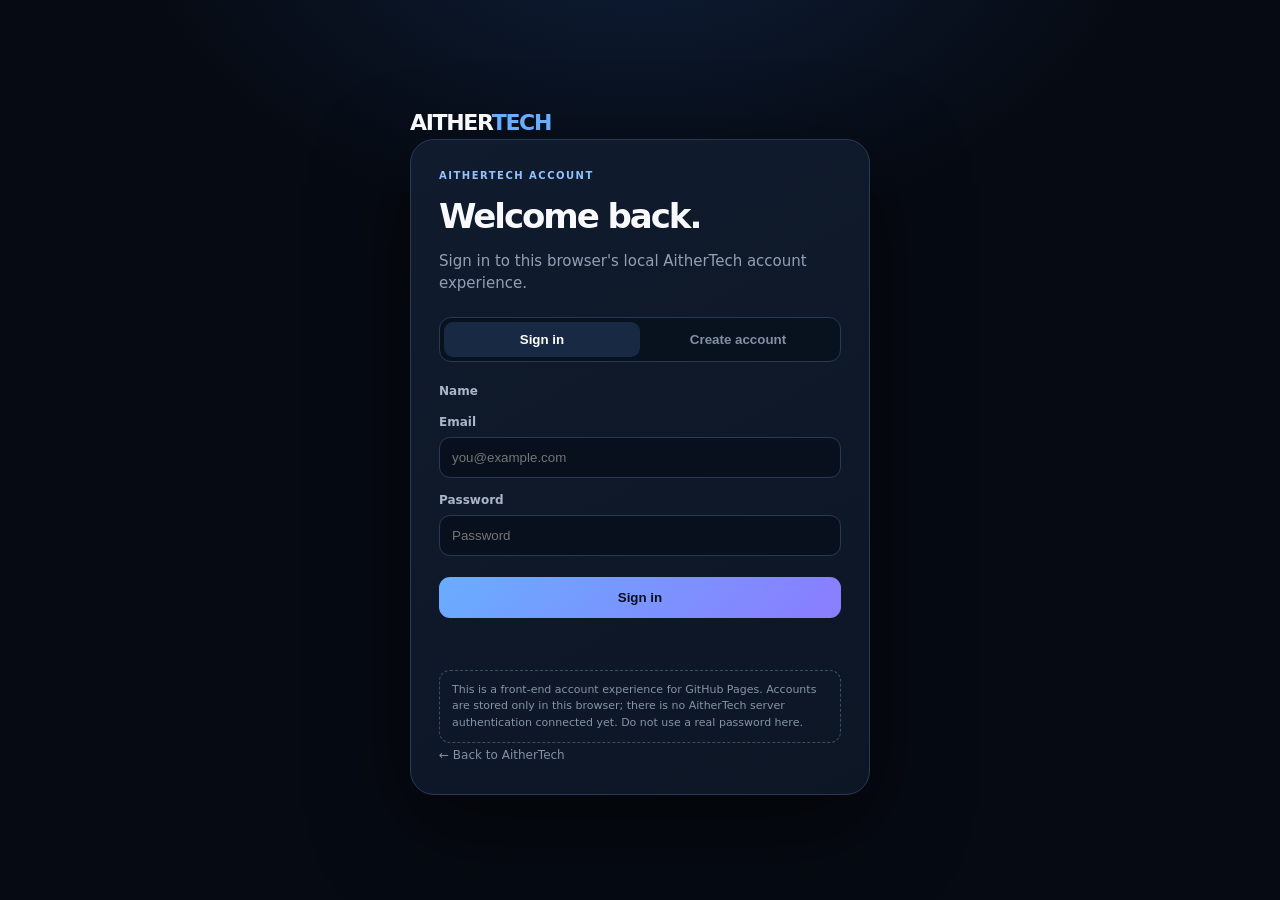
==== account.html @ 0a13c480 "Add AitherTech local account experience" ====
<!doctype html><html lang="en"><head><meta charset="utf-8"><meta name="viewport" content="width=device-width,initial-scale=1,viewport-fit=cover"><meta name="theme-color" content="#07101f"><title>AitherTech Account</title><style>:root{--bg:#060a12;--p:#0d1625;--p2:#101b2d;--t:#f7f9fc;--m:#91a0b7;--l:#263a55;--b:#69adff;--v:#8b7cff}*{box-sizing:border-box}body{margin:0;min-height:100vh;background:radial-gradient(800px 500px at 50% -10%,#1b3c7066,transparent 65%),var(--bg);color:var(--t);font:15px/1.5 system-ui,-apple-system,BlinkMacSystemFont,"Segoe UI",sans-serif;display:grid;place-items:center;padding:20px}a{color:inherit;text-decoration:none}.wrap{width:min(460px,100%)}.brand{font-weight:900;font-size:22px;letter-spacing:-.06em;text-align:center;margin-bottom:24px}.brand span{color:var(--b)}.card{background:linear-gradient(150deg,var(--p2),var(--p));border:1px solid var(--l);border-radius:24px;padding:28px;box-shadow:0 30px 90px #0008}.eyebrow{color:#91c2ff;text-transform:uppercase;letter-spacing:.15em;font-size:10px;font-weight:850}.title{font-size:34px;letter-spacing:-.06em;margin:8px 0}.copy{color:var(--m);margin:0 0 22px}.tabs{display:grid;grid-template-columns:1fr 1fr;background:#08111e;border:1px solid var(--l);padding:4px;border-radius:12px;margin-bottom:20px}.tabs button{border:0;background:none;color:#8190a5;padding:10px;border-radius:9px;font-weight:800;cursor:pointer}.tabs button.active{background:#172943;color:#fff}.field{margin:13px 0}.field label{display:block;font-size:12px;color:#aab7c9;font-weight:700;margin-bottom:6px}.field input{width:100%;border:1px solid var(--l);background:#07101c;color:#fff;border-radius:11px;padding:12px;outline:0}.field input:focus{border-color:#4d82bd;box-shadow:0 0 0 3px #69adff1a}.btn{width:100%;border:0;border-radius:11px;padding:13px;background:linear-gradient(135deg,var(--b),var(--v));color:#06101d;font-weight:900;cursor:pointer;margin-top:8px}.message{min-height:22px;margin-top:13px;color:#9db0c8;font-size:12px}.note{border:1px dashed #35506f;border-radius:11px;padding:11px 12px;color:#8494a9;font-size:11px;margin-top:17px}.account{display:none}.account.show{display:block}.profile{display:flex;align-items:center;gap:13px;padding:15px;border:1px solid var(--l);border-radius:14px;background:#0a1421;margin:18px 0}.avatar{width:44px;height:44px;border-radius:50%;display:grid;place-items:center;background:#193252;color:#b8dbff;font-weight:900}.email{color:var(--m);font-size:12px}.logout{background:none;border:1px solid var(--l);color:#d6deea;border-radius:10px;padding:10px 13px;cursor:pointer;width:100%}.home{text-align:center;margin-top:18px;color:#8290a3;font-size:12px}.home:hover{color:#fff}@media(max-width:480px){.card{padding:22px}.title{font-size:30px}}</style></head><body><main class="wrap"><a class="brand" href="./">AITHER<span>TECH</span></a><section class="card" id="auth"><div class="eyebrow">AitherTech account</div><h1 class="title" id="heading">Welcome back.</h1><p class="copy" id="copy">Sign in to this browser's local AitherTech account experience.</p><div class="tabs"><button id="loginTab" class="active">Sign in</button><button id="signupTab">Create account</button></div><form id="form"><div class="field"><label for="name" id="nameLabel" hidden>Name</label><input id="name" autocomplete="name" placeholder="Name" hidden></div><div class="field"><label for="email">Email</label><input id="email" type="email" autocomplete="email" placeholder="you@example.com" required></div><div class="field"><label for="password">Password</label><input id="password" type="password" autocomplete="current-password" placeholder="Password" minlength="8" required></div><button class="btn" id="submit">Sign in</button><div class="message" id="message" role="status"></div></form><div class="note">This is a front-end account experience for GitHub Pages. Accounts are stored only in this browser; there is no AitherTech server authentication connected yet. Do not use a real password here.</div><a class="home" href="./">← Back to AitherTech</a></section><section class="card account" id="account"><div class="eyebrow">AitherTech account</div><h1 class="title">You're signed in.</h1><p class="copy">This browser has a local AitherTech account session.</p><div class="profile"><div class="avatar" id="avatar">A</div><div><strong id="accountName">Account</strong><div class="email" id="accountEmail"></div></div></div><button class="logout" id="logout">Sign out</button><a class="home" href="./">← Back to AitherTech</a></section></main><script>const $=s=>document.querySelector(s),KEY='aither-local-account',SESSION='aither-local-session';let mode='login';const setMode=m=>{mode=m;const signup=m==='signup';$('#loginTab').classList.toggle('active',!signup);$('#signupTab').classList.toggle('active',signup);$('#heading').textContent=signup?'Create your account.':'Welcome back.';$('#copy').textContent=signup?'Create a local account for this browser.':'Sign in to this browser\'s local AitherTech account experience.';$('#name').hidden=!signup;$('#nameLabel').hidden=!signup;$('#name').required=signup;$('#password').autocomplete=signup?'new-password':'current-password';$('#submit').textContent=signup?'Create account':'Sign in';$('#message').textContent=''};$('#loginTab').onclick=()=>setMode('login');$('#signupTab').onclick=()=>setMode('signup');async function hash(text){const data=new TextEncoder().encode(text);const buf=await crypto.subtle.digest('SHA-256',data);return [...new Uint8Array(buf)].map(x=>x.toString(16).padStart(2,'0')).join('')}function showAccount(){const a=JSON.parse(localStorage.getItem(KEY)||'null');if(!a)return;$('#auth').style.display='none';$('#account').classList.add('show');$('#accountName').textContent=a.name;$('#accountEmail').textContent=a.email;$('#avatar').textContent=(a.name||a.email).trim().charAt(0).toUpperCase()}$('#form').onsubmit=async e=>{e.preventDefault();const email=$('#email').value.trim().toLowerCase(),password=$('#password').value;if(mode==='signup'){if($('#name').value.trim().length<2){$('#message').textContent='Enter your name.';return}const account={name:$('#name').value.trim(),email,passHash:await hash(password)};localStorage.setItem(KEY,JSON.stringify(account));localStorage.setItem(SESSION,'1');showAccount();return}const a=JSON.parse(localStorage.getItem(KEY)||'null');if(!a){$('#message').textContent='No local account exists in this browser. Create one first.';return}if(a.email!==email||a.passHash!==await hash(password)){$('#message').textContent='Email or password is incorrect.';return}localStorage.setItem(SESSION,'1');showAccount()};$('#logout').onclick=()=>{localStorage.removeItem(SESSION);location.reload()};if(localStorage.getItem(SESSION)==='1')showAccount();</script></body></html>
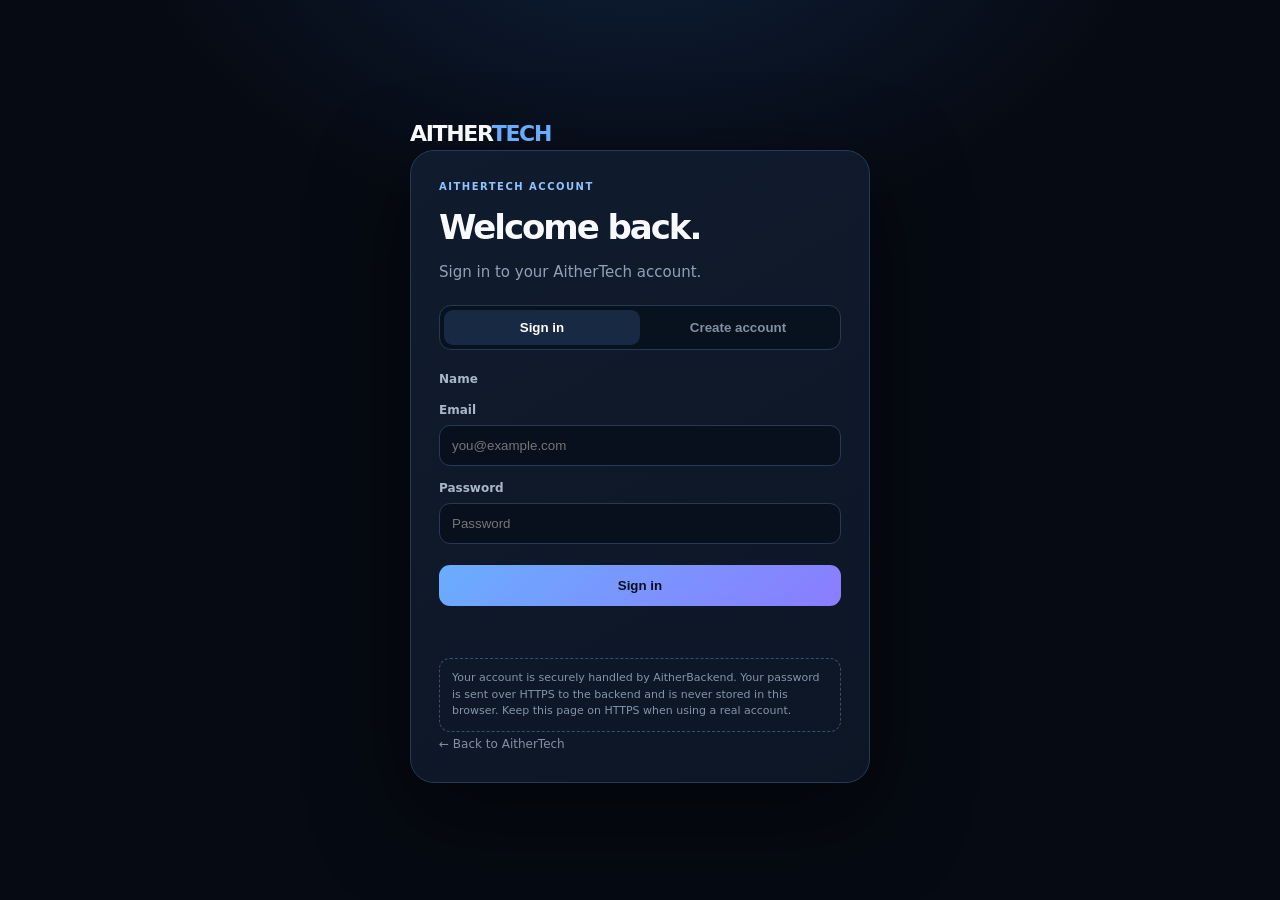
==== commit c10deb07: "Connect AitherTech accounts to AitherBackend" ====
--- a/account.html
+++ b/account.html
@@ -1 +1 @@
-<!doctype html><html lang="en"><head><meta charset="utf-8"><meta name="viewport" content="width=device-width,initial-scale=1,viewport-fit=cover"><meta name="theme-color" content="#07101f"><title>AitherTech Account</title><style>:root{--bg:#060a12;--p:#0d1625;--p2:#101b2d;--t:#f7f9fc;--m:#91a0b7;--l:#263a55;--b:#69adff;--v:#8b7cff}*{box-sizing:border-box}body{margin:0;min-height:100vh;background:radial-gradient(800px 500px at 50% -10%,#1b3c7066,transparent 65%),var(--bg);color:var(--t);font:15px/1.5 system-ui,-apple-system,BlinkMacSystemFont,"Segoe UI",sans-serif;display:grid;place-items:center;padding:20px}a{color:inherit;text-decoration:none}.wrap{width:min(460px,100%)}.brand{font-weight:900;font-size:22px;letter-spacing:-.06em;text-align:center;margin-bottom:24px}.brand span{color:var(--b)}.card{background:linear-gradient(150deg,var(--p2),var(--p));border:1px solid var(--l);border-radius:24px;padding:28px;box-shadow:0 30px 90px #0008}.eyebrow{color:#91c2ff;text-transform:uppercase;letter-spacing:.15em;font-size:10px;font-weight:850}.title{font-size:34px;letter-spacing:-.06em;margin:8px 0}.copy{color:var(--m);margin:0 0 22px}.tabs{display:grid;grid-template-columns:1fr 1fr;background:#08111e;border:1px solid var(--l);padding:4px;border-radius:12px;margin-bottom:20px}.tabs button{border:0;background:none;color:#8190a5;padding:10px;border-radius:9px;font-weight:800;cursor:pointer}.tabs button.active{background:#172943;color:#fff}.field{margin:13px 0}.field label{display:block;font-size:12px;color:#aab7c9;font-weight:700;margin-bottom:6px}.field input{width:100%;border:1px solid var(--l);background:#07101c;color:#fff;border-radius:11px;padding:12px;outline:0}.field input:focus{border-color:#4d82bd;box-shadow:0 0 0 3px #69adff1a}.btn{width:100%;border:0;border-radius:11px;padding:13px;background:linear-gradient(135deg,var(--b),var(--v));color:#06101d;font-weight:900;cursor:pointer;margin-top:8px}.message{min-height:22px;margin-top:13px;color:#9db0c8;font-size:12px}.note{border:1px dashed #35506f;border-radius:11px;padding:11px 12px;color:#8494a9;font-size:11px;margin-top:17px}.account{display:none}.account.show{display:block}.profile{display:flex;align-items:center;gap:13px;padding:15px;border:1px solid var(--l);border-radius:14px;background:#0a1421;margin:18px 0}.avatar{width:44px;height:44px;border-radius:50%;display:grid;place-items:center;background:#193252;color:#b8dbff;font-weight:900}.email{color:var(--m);font-size:12px}.logout{background:none;border:1px solid var(--l);color:#d6deea;border-radius:10px;padding:10px 13px;cursor:pointer;width:100%}.home{text-align:center;margin-top:18px;color:#8290a3;font-size:12px}.home:hover{color:#fff}@media(max-width:480px){.card{padding:22px}.title{font-size:30px}}</style></head><body><main class="wrap"><a class="brand" href="./">AITHER<span>TECH</span></a><section class="card" id="auth"><div class="eyebrow">AitherTech account</div><h1 class="title" id="heading">Welcome back.</h1><p class="copy" id="copy">Sign in to this browser's local AitherTech account experience.</p><div class="tabs"><button id="loginTab" class="active">Sign in</button><button id="signupTab">Create account</button></div><form id="form"><div class="field"><label for="name" id="nameLabel" hidden>Name</label><input id="name" autocomplete="name" placeholder="Name" hidden></div><div class="field"><label for="email">Email</label><input id="email" type="email" autocomplete="email" placeholder="you@example.com" required></div><div class="field"><label for="password">Password</label><input id="password" type="password" autocomplete="current-password" placeholder="Password" minlength="8" required></div><button class="btn" id="submit">Sign in</button><div class="message" id="message" role="status"></div></form><div class="note">This is a front-end account experience for GitHub Pages. Accounts are stored only in this browser; there is no AitherTech server authentication connected yet. Do not use a real password here.</div><a class="home" href="./">← Back to AitherTech</a></section><section class="card account" id="account"><div class="eyebrow">AitherTech account</div><h1 class="title">You're signed in.</h1><p class="copy">This browser has a local AitherTech account session.</p><div class="profile"><div class="avatar" id="avatar">A</div><div><strong id="accountName">Account</strong><div class="email" id="accountEmail"></div></div></div><button class="logout" id="logout">Sign out</button><a class="home" href="./">← Back to AitherTech</a></section></main><script>const $=s=>document.querySelector(s),KEY='aither-local-account',SESSION='aither-local-session';let mode='login';const setMode=m=>{mode=m;const signup=m==='signup';$('#loginTab').classList.toggle('active',!signup);$('#signupTab').classList.toggle('active',signup);$('#heading').textContent=signup?'Create your account.':'Welcome back.';$('#copy').textContent=signup?'Create a local account for this browser.':'Sign in to this browser\'s local AitherTech account experience.';$('#name').hidden=!signup;$('#nameLabel').hidden=!signup;$('#name').required=signup;$('#password').autocomplete=signup?'new-password':'current-password';$('#submit').textContent=signup?'Create account':'Sign in';$('#message').textContent=''};$('#loginTab').onclick=()=>setMode('login');$('#signupTab').onclick=()=>setMode('signup');async function hash(text){const data=new TextEncoder().encode(text);const buf=await crypto.subtle.digest('SHA-256',data);return [...new Uint8Array(buf)].map(x=>x.toString(16).padStart(2,'0')).join('')}function showAccount(){const a=JSON.parse(localStorage.getItem(KEY)||'null');if(!a)return;$('#auth').style.display='none';$('#account').classList.add('show');$('#accountName').textContent=a.name;$('#accountEmail').textContent=a.email;$('#avatar').textContent=(a.name||a.email).trim().charAt(0).toUpperCase()}$('#form').onsubmit=async e=>{e.preventDefault();const email=$('#email').value.trim().toLowerCase(),password=$('#password').value;if(mode==='signup'){if($('#name').value.trim().length<2){$('#message').textContent='Enter your name.';return}const account={name:$('#name').value.trim(),email,passHash:await hash(password)};localStorage.setItem(KEY,JSON.stringify(account));localStorage.setItem(SESSION,'1');showAccount();return}const a=JSON.parse(localStorage.getItem(KEY)||'null');if(!a){$('#message').textContent='No local account exists in this browser. Create one first.';return}if(a.email!==email||a.passHash!==await hash(password)){$('#message').textContent='Email or password is incorrect.';return}localStorage.setItem(SESSION,'1');showAccount()};$('#logout').onclick=()=>{localStorage.removeItem(SESSION);location.reload()};if(localStorage.getItem(SESSION)==='1')showAccount();</script></body></html>+<!doctype html><html lang="en"><head><meta charset="utf-8"><meta name="viewport" content="width=device-width,initial-scale=1,viewport-fit=cover"><meta name="theme-color" content="#07101f"><title>AitherTech Account</title><style>:root{--bg:#060a12;--p:#0d1625;--p2:#101b2d;--t:#f7f9fc;--m:#91a0b7;--l:#263a55;--b:#69adff;--v:#8b7cff}*{box-sizing:border-box}body{margin:0;min-height:100vh;background:radial-gradient(800px 500px at 50% -10%,#1b3c7066,transparent 65%),var(--bg);color:var(--t);font:15px/1.5 system-ui,-apple-system,BlinkMacSystemFont,"Segoe UI",sans-serif;display:grid;place-items:center;padding:20px}a{color:inherit;text-decoration:none}.wrap{width:min(460px,100%)}.brand{font-weight:900;font-size:22px;letter-spacing:-.06em;text-align:center;margin-bottom:24px}.brand span{color:var(--b)}.card{background:linear-gradient(150deg,var(--p2),var(--p));border:1px solid var(--l);border-radius:24px;padding:28px;box-shadow:0 30px 90px #0008}.eyebrow{color:#91c2ff;text-transform:uppercase;letter-spacing:.15em;font-size:10px;font-weight:850}.title{font-size:34px;letter-spacing:-.06em;margin:8px 0}.copy{color:var(--m);margin:0 0 22px}.tabs{display:grid;grid-template-columns:1fr 1fr;background:#08111e;border:1px solid var(--l);padding:4px;border-radius:12px;margin-bottom:20px}.tabs button{border:0;background:none;color:#8190a5;padding:10px;border-radius:9px;font-weight:800;cursor:pointer}.tabs button.active{background:#172943;color:#fff}.field{margin:13px 0}.field label{display:block;font-size:12px;color:#aab7c9;font-weight:700;margin-bottom:6px}.field input{width:100%;border:1px solid var(--l);background:#07101c;color:#fff;border-radius:11px;padding:12px;outline:0}.field input:focus{border-color:#4d82bd;box-shadow:0 0 0 3px #69adff1a}.btn{width:100%;border:0;border-radius:11px;padding:13px;background:linear-gradient(135deg,var(--b),var(--v));color:#06101d;font-weight:900;cursor:pointer;margin-top:8px}.btn:disabled{opacity:.65;cursor:wait}.message{min-height:22px;margin-top:13px;color:#9db0c8;font-size:12px}.note{border:1px dashed #35506f;border-radius:11px;padding:11px 12px;color:#8494a9;font-size:11px;margin-top:17px}.account{display:none}.account.show{display:block}.profile{display:flex;align-items:center;gap:13px;padding:15px;border:1px solid var(--l);border-radius:14px;background:#0a1421;margin:18px 0}.avatar{width:44px;height:44px;border-radius:50%;display:grid;place-items:center;background:#193252;color:#b8dbff;font-weight:900}.email{color:var(--m);font-size:12px}.logout{background:none;border:1px solid var(--l);color:#d6deea;border-radius:10px;padding:10px 13px;cursor:pointer;width:100%}.home{text-align:center;margin-top:18px;color:#8290a3;font-size:12px}.home:hover{color:#fff}@media(max-width:480px){.card{padding:22px}.title{font-size:30px}}</style></head><body><main class="wrap"><a class="brand" href="./">AITHER<span>TECH</span></a><section class="card" id="auth"><div class="eyebrow">AitherTech account</div><h1 class="title" id="heading">Welcome back.</h1><p class="copy" id="copy">Sign in to your AitherTech account.</p><div class="tabs"><button id="loginTab" class="active" type="button">Sign in</button><button id="signupTab" type="button">Create account</button></div><form id="form"><div class="field"><label for="name" id="nameLabel" hidden>Name</label><input id="name" autocomplete="name" placeholder="Name" hidden></div><div class="field"><label for="email">Email</label><input id="email" type="email" autocomplete="email" placeholder="you@example.com" required></div><div class="field"><label for="password">Password</label><input id="password" type="password" autocomplete="current-password" placeholder="Password" minlength="8" required></div><button class="btn" id="submit" type="submit">Sign in</button><div class="message" id="message" role="status" aria-live="polite"></div></form><div class="note">Your account is securely handled by AitherBackend. Your password is sent over HTTPS to the backend and is never stored in this browser. Keep this page on HTTPS when using a real account.</div><a class="home" href="./">← Back to AitherTech</a></section><section class="card account" id="account"><div class="eyebrow">AitherTech account</div><h1 class="title">You're signed in.</h1><p class="copy">Your AitherTech account is connected to AitherBackend.</p><div class="profile"><div class="avatar" id="avatar">A</div><div><strong id="accountName">Account</strong><div class="email" id="accountEmail"></div></div></div><button class="logout" id="logout" type="button">Sign out</button><a class="home" href="./">← Back to AitherTech</a></section></main><script>const $=s=>document.querySelector(s),API_BASE='https://aitherbackend.onrender.com',API=API_BASE+'/api/auth';let mode='login';const setMessage=(text='')=>$('#message').textContent=text;const setMode=m=>{mode=m;const signup=m==='signup';$('#loginTab').classList.toggle('active',!signup);$('#signupTab').classList.toggle('active',signup);$('#heading').textContent=signup?'Create your account.':'Welcome back.';$('#copy').textContent=signup?'Create your AitherTech account.':'Sign in to your AitherTech account.';$('#name').hidden=!signup;$('#nameLabel').hidden=!signup;$('#name').required=signup;$('#password').autocomplete=signup?'new-password':'current-password';$('#submit').textContent=signup?'Create account':'Sign in';setMessage('')};$('#loginTab').onclick=()=>setMode('login');$('#signupTab').onclick=()=>setMode('signup');function userFrom(data){return data&&data.user?data.user:null}function showAccount(user){if(!user)return;$('#auth').style.display='none';$('#account').classList.add('show');const name=user.name||user.email||'Account';$('#accountName').textContent=name;$('#accountEmail').textContent=user.email||'';$('#avatar').textContent=name.trim().charAt(0).toUpperCase()||'A'}function showAuth(message=''){if(message)setMessage(message);$('#auth').style.display='block';$('#account').classList.remove('show')}async function api(path,options={}){const response=await fetch(API+path,{...options,credentials:'include',headers:{'Content-Type':'application/json',...(options.headers||{})}});let data=null;try{data=await response.json()}catch{}if(!response.ok){const detail=data&&data.detail;throw new Error(typeof detail==='string'?detail:(data&&data.message)||'The request could not be completed.')}return data}$('#form').onsubmit=async e=>{e.preventDefault();setMessage('');$('#submit').disabled=true;try{const email=$('#email').value.trim().toLowerCase(),password=$('#password').value;let data;if(mode==='signup'){const name=$('#name').value.trim();if(name.length<2){setMessage('Enter your name.');return}data=await api('/register',{method:'POST',body:JSON.stringify({name,email,password})})}else{data=await api('/login',{method:'POST',body:JSON.stringify({email,password})})}showAccount(userFrom(data))}catch(error){setMessage(error.message||'Unable to connect to AitherBackend.')}finally{$('#submit').disabled=false}};$('#logout').onclick=async()=>{try{await api('/logout',{method:'POST'})}catch{}location.reload()};async function restoreSession(){try{const data=await api('/session');if(data.authenticated&&data.user)showAccount(data.user)}catch{}}restoreSession();</script></body></html>
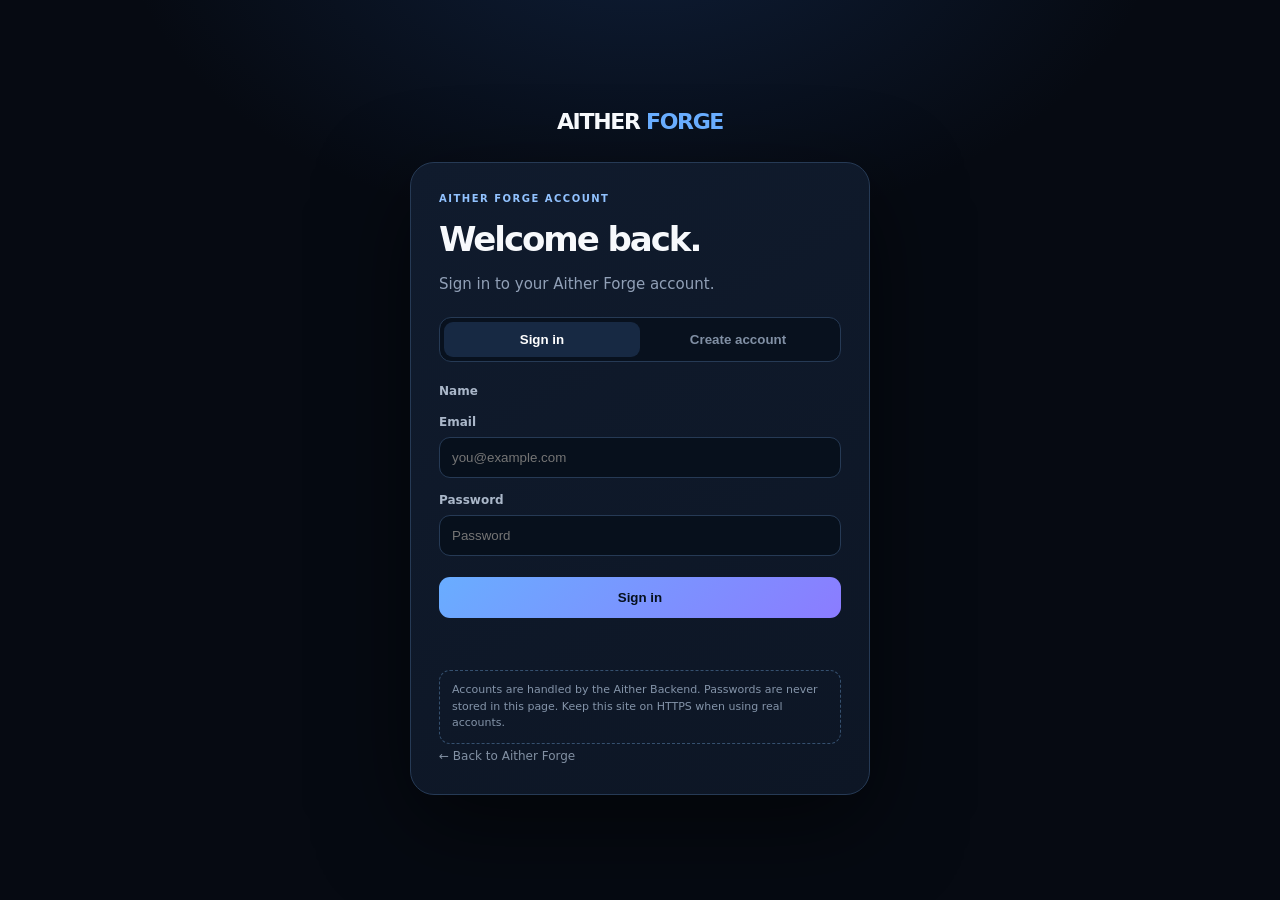
==== commit 40e7d6ea: "Rebrand account page and keep Aither Backend authentication" ====
--- a/account.html
+++ b/account.html
@@ -1 +1 @@
-<!doctype html><html lang="en"><head><meta charset="utf-8"><meta name="viewport" content="width=device-width,initial-scale=1,viewport-fit=cover"><meta name="theme-color" content="#07101f"><title>AitherTech Account</title><style>:root{--bg:#060a12;--p:#0d1625;--p2:#101b2d;--t:#f7f9fc;--m:#91a0b7;--l:#263a55;--b:#69adff;--v:#8b7cff}*{box-sizing:border-box}body{margin:0;min-height:100vh;background:radial-gradient(800px 500px at 50% -10%,#1b3c7066,transparent 65%),var(--bg);color:var(--t);font:15px/1.5 system-ui,-apple-system,BlinkMacSystemFont,"Segoe UI",sans-serif;display:grid;place-items:center;padding:20px}a{color:inherit;text-decoration:none}.wrap{width:min(460px,100%)}.brand{font-weight:900;font-size:22px;letter-spacing:-.06em;text-align:center;margin-bottom:24px}.brand span{color:var(--b)}.card{background:linear-gradient(150deg,var(--p2),var(--p));border:1px solid var(--l);border-radius:24px;padding:28px;box-shadow:0 30px 90px #0008}.eyebrow{color:#91c2ff;text-transform:uppercase;letter-spacing:.15em;font-size:10px;font-weight:850}.title{font-size:34px;letter-spacing:-.06em;margin:8px 0}.copy{color:var(--m);margin:0 0 22px}.tabs{display:grid;grid-template-columns:1fr 1fr;background:#08111e;border:1px solid var(--l);padding:4px;border-radius:12px;margin-bottom:20px}.tabs button{border:0;background:none;color:#8190a5;padding:10px;border-radius:9px;font-weight:800;cursor:pointer}.tabs button.active{background:#172943;color:#fff}.field{margin:13px 0}.field label{display:block;font-size:12px;color:#aab7c9;font-weight:700;margin-bottom:6px}.field input{width:100%;border:1px solid var(--l);background:#07101c;color:#fff;border-radius:11px;padding:12px;outline:0}.field input:focus{border-color:#4d82bd;box-shadow:0 0 0 3px #69adff1a}.btn{width:100%;border:0;border-radius:11px;padding:13px;background:linear-gradient(135deg,var(--b),var(--v));color:#06101d;font-weight:900;cursor:pointer;margin-top:8px}.btn:disabled{opacity:.65;cursor:wait}.message{min-height:22px;margin-top:13px;color:#9db0c8;font-size:12px}.note{border:1px dashed #35506f;border-radius:11px;padding:11px 12px;color:#8494a9;font-size:11px;margin-top:17px}.account{display:none}.account.show{display:block}.profile{display:flex;align-items:center;gap:13px;padding:15px;border:1px solid var(--l);border-radius:14px;background:#0a1421;margin:18px 0}.avatar{width:44px;height:44px;border-radius:50%;display:grid;place-items:center;background:#193252;color:#b8dbff;font-weight:900}.email{color:var(--m);font-size:12px}.logout{background:none;border:1px solid var(--l);color:#d6deea;border-radius:10px;padding:10px 13px;cursor:pointer;width:100%}.home{text-align:center;margin-top:18px;color:#8290a3;font-size:12px}.home:hover{color:#fff}@media(max-width:480px){.card{padding:22px}.title{font-size:30px}}</style></head><body><main class="wrap"><a class="brand" href="./">AITHER<span>TECH</span></a><section class="card" id="auth"><div class="eyebrow">AitherTech account</div><h1 class="title" id="heading">Welcome back.</h1><p class="copy" id="copy">Sign in to your AitherTech account.</p><div class="tabs"><button id="loginTab" class="active" type="button">Sign in</button><button id="signupTab" type="button">Create account</button></div><form id="form"><div class="field"><label for="name" id="nameLabel" hidden>Name</label><input id="name" autocomplete="name" placeholder="Name" hidden></div><div class="field"><label for="email">Email</label><input id="email" type="email" autocomplete="email" placeholder="you@example.com" required></div><div class="field"><label for="password">Password</label><input id="password" type="password" autocomplete="current-password" placeholder="Password" minlength="8" required></div><button class="btn" id="submit" type="submit">Sign in</button><div class="message" id="message" role="status" aria-live="polite"></div></form><div class="note">Your account is securely handled by AitherBackend. Your password is sent over HTTPS to the backend and is never stored in this browser. Keep this page on HTTPS when using a real account.</div><a class="home" href="./">← Back to AitherTech</a></section><section class="card account" id="account"><div class="eyebrow">AitherTech account</div><h1 class="title">You're signed in.</h1><p class="copy">Your AitherTech account is connected to AitherBackend.</p><div class="profile"><div class="avatar" id="avatar">A</div><div><strong id="accountName">Account</strong><div class="email" id="accountEmail"></div></div></div><button class="logout" id="logout" type="button">Sign out</button><a class="home" href="./">← Back to AitherTech</a></section></main><script>const $=s=>document.querySelector(s),API_BASE='https://aitherbackend.onrender.com',API=API_BASE+'/api/auth';let mode='login';const setMessage=(text='')=>$('#message').textContent=text;const setMode=m=>{mode=m;const signup=m==='signup';$('#loginTab').classList.toggle('active',!signup);$('#signupTab').classList.toggle('active',signup);$('#heading').textContent=signup?'Create your account.':'Welcome back.';$('#copy').textContent=signup?'Create your AitherTech account.':'Sign in to your AitherTech account.';$('#name').hidden=!signup;$('#nameLabel').hidden=!signup;$('#name').required=signup;$('#password').autocomplete=signup?'new-password':'current-password';$('#submit').textContent=signup?'Create account':'Sign in';setMessage('')};$('#loginTab').onclick=()=>setMode('login');$('#signupTab').onclick=()=>setMode('signup');function userFrom(data){return data&&data.user?data.user:null}function showAccount(user){if(!user)return;$('#auth').style.display='none';$('#account').classList.add('show');const name=user.name||user.email||'Account';$('#accountName').textContent=name;$('#accountEmail').textContent=user.email||'';$('#avatar').textContent=name.trim().charAt(0).toUpperCase()||'A'}function showAuth(message=''){if(message)setMessage(message);$('#auth').style.display='block';$('#account').classList.remove('show')}async function api(path,options={}){const response=await fetch(API+path,{...options,credentials:'include',headers:{'Content-Type':'application/json',...(options.headers||{})}});let data=null;try{data=await response.json()}catch{}if(!response.ok){const detail=data&&data.detail;throw new Error(typeof detail==='string'?detail:(data&&data.message)||'The request could not be completed.')}return data}$('#form').onsubmit=async e=>{e.preventDefault();setMessage('');$('#submit').disabled=true;try{const email=$('#email').value.trim().toLowerCase(),password=$('#password').value;let data;if(mode==='signup'){const name=$('#name').value.trim();if(name.length<2){setMessage('Enter your name.');return}data=await api('/register',{method:'POST',body:JSON.stringify({name,email,password})})}else{data=await api('/login',{method:'POST',body:JSON.stringify({email,password})})}showAccount(userFrom(data))}catch(error){setMessage(error.message||'Unable to connect to AitherBackend.')}finally{$('#submit').disabled=false}};$('#logout').onclick=async()=>{try{await api('/logout',{method:'POST'})}catch{}location.reload()};async function restoreSession(){try{const data=await api('/session');if(data.authenticated&&data.user)showAccount(data.user)}catch{}}restoreSession();</script></body></html>+<!doctype html><html lang="en"><head><meta charset="utf-8"><meta name="viewport" content="width=device-width,initial-scale=1,viewport-fit=cover"><meta name="theme-color" content="#07101f"><title>Aither Forge Account</title><style>:root{--bg:#060a12;--p:#0d1625;--p2:#101b2d;--t:#f7f9fc;--m:#91a0b7;--l:#263a55;--b:#69adff;--v:#8b7cff}*{box-sizing:border-box}body{margin:0;min-height:100vh;background:radial-gradient(800px 500px at 50% -10%,#1b3c7066,transparent 65%),var(--bg);color:var(--t);font:15px/1.5 system-ui,-apple-system,BlinkMacSystemFont,"Segoe UI",sans-serif;display:grid;place-items:center;padding:20px}a{color:inherit;text-decoration:none}.wrap{width:min(460px,100%)}.brand{display:block;font-weight:900;font-size:22px;letter-spacing:-.06em;text-align:center;margin-bottom:24px}.brand span{color:var(--b)}.card{background:linear-gradient(150deg,var(--p2),var(--p));border:1px solid var(--l);border-radius:24px;padding:28px;box-shadow:0 30px 90px #0008}.eyebrow{color:#91c2ff;text-transform:uppercase;letter-spacing:.15em;font-size:10px;font-weight:850}.title{font-size:34px;letter-spacing:-.06em;margin:8px 0}.copy{color:var(--m);margin:0 0 22px}.tabs{display:grid;grid-template-columns:1fr 1fr;background:#08111e;border:1px solid var(--l);padding:4px;border-radius:12px;margin-bottom:20px}.tabs button{border:0;background:none;color:#8190a5;padding:10px;border-radius:9px;font-weight:800;cursor:pointer}.tabs button.active{background:#172943;color:#fff}.field{margin:13px 0}.field label{display:block;font-size:12px;color:#aab7c9;font-weight:700;margin-bottom:6px}.field input{width:100%;border:1px solid var(--l);background:#07101c;color:#fff;border-radius:11px;padding:12px;outline:0}.field input:focus{border-color:#4d82bd;box-shadow:0 0 0 3px #69adff1a}.btn{width:100%;border:0;border-radius:11px;padding:13px;background:linear-gradient(135deg,var(--b),var(--v));color:#06101d;font-weight:900;cursor:pointer;margin-top:8px}.btn:disabled{opacity:.65;cursor:wait}.message{min-height:22px;margin-top:13px;color:#9db0c8;font-size:12px}.note{border:1px dashed #35506f;border-radius:11px;padding:11px 12px;color:#8494a9;font-size:11px;margin-top:17px}.account{display:none}.account.show{display:block}.profile{display:flex;align-items:center;gap:13px;padding:15px;border:1px solid var(--l);border-radius:14px;background:#0a1421;margin:18px 0}.avatar{width:44px;height:44px;border-radius:50%;display:grid;place-items:center;background:#193252;color:#b8dbff;font-weight:900}.email{color:var(--m);font-size:12px}.logout{background:none;border:1px solid var(--l);color:#d6deea;border-radius:10px;padding:10px 13px;cursor:pointer;width:100%}.home{text-align:center;margin-top:18px;color:#8290a3;font-size:12px}.home:hover{color:#fff}@media(max-width:480px){.card{padding:22px}.title{font-size:30px}}</style></head><body><main class="wrap"><a class="brand" href="./">AITHER <span>FORGE</span></a><section class="card" id="auth"><div class="eyebrow">Aither Forge account</div><h1 class="title" id="heading">Welcome back.</h1><p class="copy" id="copy">Sign in to your Aither Forge account.</p><div class="tabs"><button id="loginTab" class="active" type="button">Sign in</button><button id="signupTab" type="button">Create account</button></div><form id="form"><div class="field"><label for="name" id="nameLabel" hidden>Name</label><input id="name" autocomplete="name" placeholder="Name" hidden></div><div class="field"><label for="email">Email</label><input id="email" type="email" autocomplete="email" placeholder="you@example.com" required></div><div class="field"><label for="password">Password</label><input id="password" type="password" autocomplete="current-password" placeholder="Password" minlength="8" required></div><button class="btn" id="submit" type="submit">Sign in</button><div class="message" id="message" role="status" aria-live="polite"></div></form><div class="note">Accounts are handled by the Aither Backend. Passwords are never stored in this page. Keep this site on HTTPS when using real accounts.</div><a class="home" href="./">← Back to Aither Forge</a></section><section class="card account" id="account"><div class="eyebrow">Aither Forge account</div><h1 class="title">You're signed in.</h1><p class="copy">Your Aither Forge account is connected to Aither Backend.</p><div class="profile"><div class="avatar" id="avatar">A</div><div><strong id="accountName">Account</strong><div class="email" id="accountEmail"></div></div></div><button class="logout" id="logout" type="button">Sign out</button><a class="home" href="./">← Back to Aither Forge</a></section></main><script>const $=s=>document.querySelector(s),API_BASE='https://aitherbackend.onrender.com',API=API_BASE+'/api/auth';let mode='login';const setMessage=(text='')=>$('#message').textContent=text;const setMode=m=>{mode=m;const signup=m==='signup';$('#loginTab').classList.toggle('active',!signup);$('#signupTab').classList.toggle('active',signup);$('#heading').textContent=signup?'Create your account.':'Welcome back.';$('#copy').textContent=signup?'Create your Aither Forge account.':'Sign in to your Aither Forge account.';$('#name').hidden=!signup;$('#nameLabel').hidden=!signup;$('#name').required=signup;$('#password').autocomplete=signup?'new-password':'current-password';$('#submit').textContent=signup?'Create account':'Sign in';setMessage('')};$('#loginTab').onclick=()=>setMode('login');$('#signupTab').onclick=()=>setMode('signup');function userFrom(data){return data&&data.user?data.user:null}function showAccount(user){if(!user)return;$('#auth').style.display='none';$('#account').classList.add('show');const name=user.name||user.email||'Account';$('#accountName').textContent=name;$('#accountEmail').textContent=user.email||'';$('#avatar').textContent=name.trim().charAt(0).toUpperCase()||'A'}async function api(path,options={}){const response=await fetch(API+path,{...options,credentials:'include',headers:{'Content-Type':'application/json',...(options.headers||{})}});let data=null;try{data=await response.json()}catch{}if(!response.ok){const detail=data&&data.detail;throw new Error(typeof detail==='string'?detail:(data&&data.message)||'The request could not be completed.')}return data}$('#form').onsubmit=async e=>{e.preventDefault();setMessage('');$('#submit').disabled=true;try{const email=$('#email').value.trim().toLowerCase(),password=$('#password').value;let data;if(mode==='signup'){const name=$('#name').value.trim();if(name.length<2){setMessage('Enter your name.');return}data=await api('/register',{method:'POST',body:JSON.stringify({name,email,password})})}else{data=await api('/login',{method:'POST',body:JSON.stringify({email,password})})}showAccount(userFrom(data));if(userFrom(data))setMessage('Account ready.')}catch(error){setMessage(error.message||'Unable to connect to Aither Backend.')}finally{$('#submit').disabled=false}};$('#logout').onclick=async()=>{try{await api('/logout',{method:'POST'})}catch{}location.reload()};async function restoreSession(){try{const data=await api('/session');if(data.authenticated&&data.user)showAccount(data.user)}catch{}}restoreSession();</script></body></html>
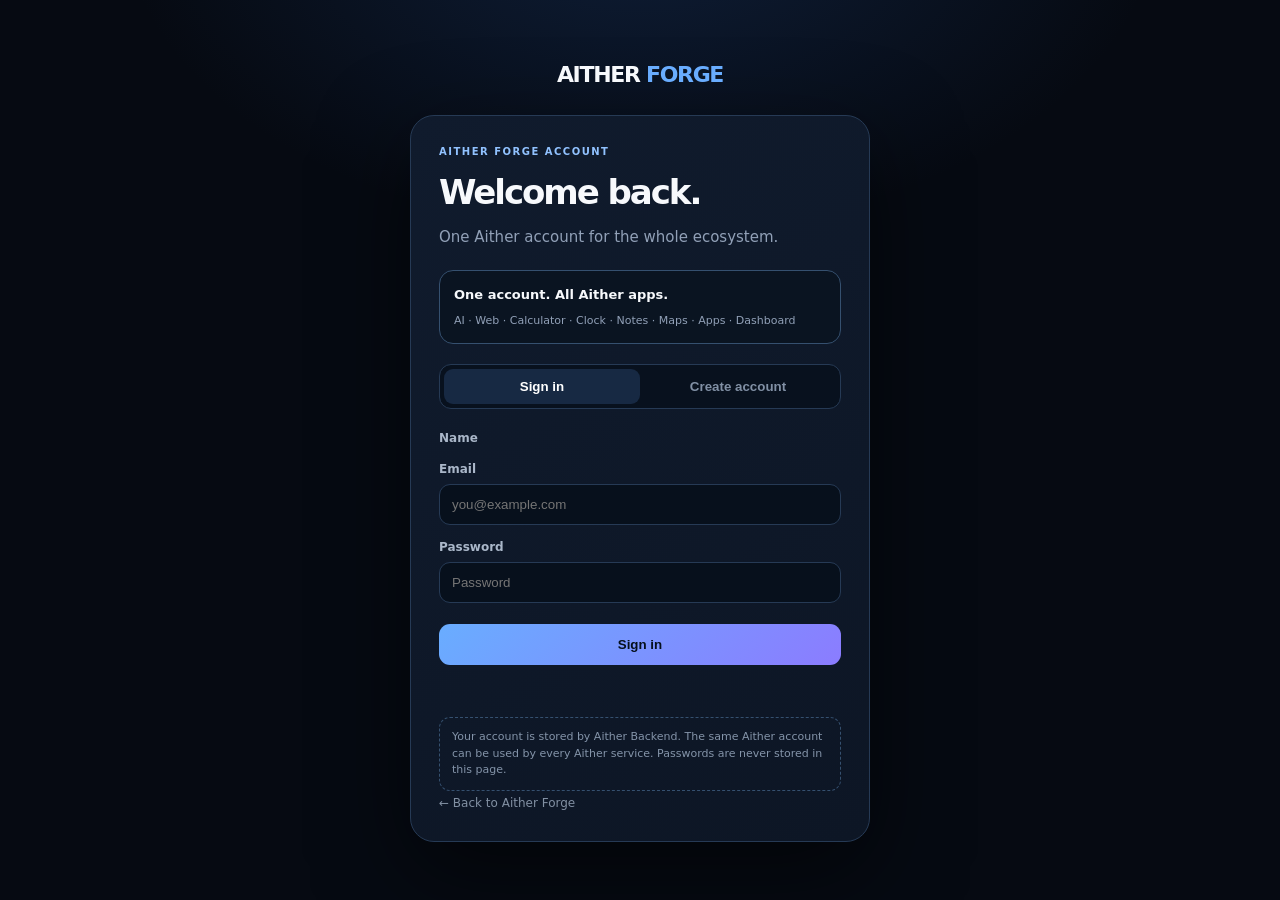
==== commit 2725c2c1: "Improve shared Aither account experience" ====
--- a/account.html
+++ b/account.html
@@ -1 +1 @@
-<!doctype html><html lang="en"><head><meta charset="utf-8"><meta name="viewport" content="width=device-width,initial-scale=1,viewport-fit=cover"><meta name="theme-color" content="#07101f"><title>Aither Forge Account</title><style>:root{--bg:#060a12;--p:#0d1625;--p2:#101b2d;--t:#f7f9fc;--m:#91a0b7;--l:#263a55;--b:#69adff;--v:#8b7cff}*{box-sizing:border-box}body{margin:0;min-height:100vh;background:radial-gradient(800px 500px at 50% -10%,#1b3c7066,transparent 65%),var(--bg);color:var(--t);font:15px/1.5 system-ui,-apple-system,BlinkMacSystemFont,"Segoe UI",sans-serif;display:grid;place-items:center;padding:20px}a{color:inherit;text-decoration:none}.wrap{width:min(460px,100%)}.brand{display:block;font-weight:900;font-size:22px;letter-spacing:-.06em;text-align:center;margin-bottom:24px}.brand span{color:var(--b)}.card{background:linear-gradient(150deg,var(--p2),var(--p));border:1px solid var(--l);border-radius:24px;padding:28px;box-shadow:0 30px 90px #0008}.eyebrow{color:#91c2ff;text-transform:uppercase;letter-spacing:.15em;font-size:10px;font-weight:850}.title{font-size:34px;letter-spacing:-.06em;margin:8px 0}.copy{color:var(--m);margin:0 0 22px}.tabs{display:grid;grid-template-columns:1fr 1fr;background:#08111e;border:1px solid var(--l);padding:4px;border-radius:12px;margin-bottom:20px}.tabs button{border:0;background:none;color:#8190a5;padding:10px;border-radius:9px;font-weight:800;cursor:pointer}.tabs button.active{background:#172943;color:#fff}.field{margin:13px 0}.field label{display:block;font-size:12px;color:#aab7c9;font-weight:700;margin-bottom:6px}.field input{width:100%;border:1px solid var(--l);background:#07101c;color:#fff;border-radius:11px;padding:12px;outline:0}.field input:focus{border-color:#4d82bd;box-shadow:0 0 0 3px #69adff1a}.btn{width:100%;border:0;border-radius:11px;padding:13px;background:linear-gradient(135deg,var(--b),var(--v));color:#06101d;font-weight:900;cursor:pointer;margin-top:8px}.btn:disabled{opacity:.65;cursor:wait}.message{min-height:22px;margin-top:13px;color:#9db0c8;font-size:12px}.note{border:1px dashed #35506f;border-radius:11px;padding:11px 12px;color:#8494a9;font-size:11px;margin-top:17px}.account{display:none}.account.show{display:block}.profile{display:flex;align-items:center;gap:13px;padding:15px;border:1px solid var(--l);border-radius:14px;background:#0a1421;margin:18px 0}.avatar{width:44px;height:44px;border-radius:50%;display:grid;place-items:center;background:#193252;color:#b8dbff;font-weight:900}.email{color:var(--m);font-size:12px}.logout{background:none;border:1px solid var(--l);color:#d6deea;border-radius:10px;padding:10px 13px;cursor:pointer;width:100%}.home{text-align:center;margin-top:18px;color:#8290a3;font-size:12px}.home:hover{color:#fff}@media(max-width:480px){.card{padding:22px}.title{font-size:30px}}</style></head><body><main class="wrap"><a class="brand" href="./">AITHER <span>FORGE</span></a><section class="card" id="auth"><div class="eyebrow">Aither Forge account</div><h1 class="title" id="heading">Welcome back.</h1><p class="copy" id="copy">Sign in to your Aither Forge account.</p><div class="tabs"><button id="loginTab" class="active" type="button">Sign in</button><button id="signupTab" type="button">Create account</button></div><form id="form"><div class="field"><label for="name" id="nameLabel" hidden>Name</label><input id="name" autocomplete="name" placeholder="Name" hidden></div><div class="field"><label for="email">Email</label><input id="email" type="email" autocomplete="email" placeholder="you@example.com" required></div><div class="field"><label for="password">Password</label><input id="password" type="password" autocomplete="current-password" placeholder="Password" minlength="8" required></div><button class="btn" id="submit" type="submit">Sign in</button><div class="message" id="message" role="status" aria-live="polite"></div></form><div class="note">Accounts are handled by the Aither Backend. Passwords are never stored in this page. Keep this site on HTTPS when using real accounts.</div><a class="home" href="./">← Back to Aither Forge</a></section><section class="card account" id="account"><div class="eyebrow">Aither Forge account</div><h1 class="title">You're signed in.</h1><p class="copy">Your Aither Forge account is connected to Aither Backend.</p><div class="profile"><div class="avatar" id="avatar">A</div><div><strong id="accountName">Account</strong><div class="email" id="accountEmail"></div></div></div><button class="logout" id="logout" type="button">Sign out</button><a class="home" href="./">← Back to Aither Forge</a></section></main><script>const $=s=>document.querySelector(s),API_BASE='https://aitherbackend.onrender.com',API=API_BASE+'/api/auth';let mode='login';const setMessage=(text='')=>$('#message').textContent=text;const setMode=m=>{mode=m;const signup=m==='signup';$('#loginTab').classList.toggle('active',!signup);$('#signupTab').classList.toggle('active',signup);$('#heading').textContent=signup?'Create your account.':'Welcome back.';$('#copy').textContent=signup?'Create your Aither Forge account.':'Sign in to your Aither Forge account.';$('#name').hidden=!signup;$('#nameLabel').hidden=!signup;$('#name').required=signup;$('#password').autocomplete=signup?'new-password':'current-password';$('#submit').textContent=signup?'Create account':'Sign in';setMessage('')};$('#loginTab').onclick=()=>setMode('login');$('#signupTab').onclick=()=>setMode('signup');function userFrom(data){return data&&data.user?data.user:null}function showAccount(user){if(!user)return;$('#auth').style.display='none';$('#account').classList.add('show');const name=user.name||user.email||'Account';$('#accountName').textContent=name;$('#accountEmail').textContent=user.email||'';$('#avatar').textContent=name.trim().charAt(0).toUpperCase()||'A'}async function api(path,options={}){const response=await fetch(API+path,{...options,credentials:'include',headers:{'Content-Type':'application/json',...(options.headers||{})}});let data=null;try{data=await response.json()}catch{}if(!response.ok){const detail=data&&data.detail;throw new Error(typeof detail==='string'?detail:(data&&data.message)||'The request could not be completed.')}return data}$('#form').onsubmit=async e=>{e.preventDefault();setMessage('');$('#submit').disabled=true;try{const email=$('#email').value.trim().toLowerCase(),password=$('#password').value;let data;if(mode==='signup'){const name=$('#name').value.trim();if(name.length<2){setMessage('Enter your name.');return}data=await api('/register',{method:'POST',body:JSON.stringify({name,email,password})})}else{data=await api('/login',{method:'POST',body:JSON.stringify({email,password})})}showAccount(userFrom(data));if(userFrom(data))setMessage('Account ready.')}catch(error){setMessage(error.message||'Unable to connect to Aither Backend.')}finally{$('#submit').disabled=false}};$('#logout').onclick=async()=>{try{await api('/logout',{method:'POST'})}catch{}location.reload()};async function restoreSession(){try{const data=await api('/session');if(data.authenticated&&data.user)showAccount(data.user)}catch{}}restoreSession();</script></body></html>
+<!doctype html><html lang="en"><head><meta charset="utf-8"><meta name="viewport" content="width=device-width,initial-scale=1,viewport-fit=cover"><meta name="theme-color" content="#07101f"><title>Aither Forge Account</title><style>:root{--bg:#060a12;--p:#0d1625;--p2:#101b2d;--t:#f7f9fc;--m:#91a0b7;--l:#263a55;--b:#69adff;--v:#8b7cff}*{box-sizing:border-box}body{margin:0;min-height:100vh;background:radial-gradient(800px 500px at 50% -10%,#1b3c7066,transparent 65%),var(--bg);color:var(--t);font:15px/1.5 system-ui,-apple-system,BlinkMacSystemFont,"Segoe UI",sans-serif;display:grid;place-items:center;padding:20px}a{color:inherit;text-decoration:none}.wrap{width:min(460px,100%)}.brand{display:block;font-weight:900;font-size:22px;letter-spacing:-.06em;text-align:center;margin-bottom:24px}.brand span{color:var(--b)}.card{background:linear-gradient(150deg,var(--p2),var(--p));border:1px solid var(--l);border-radius:24px;padding:28px;box-shadow:0 30px 90px #0008}.eyebrow{color:#91c2ff;text-transform:uppercase;letter-spacing:.15em;font-size:10px;font-weight:850}.title{font-size:34px;letter-spacing:-.06em;margin:8px 0}.copy{color:var(--m);margin:0 0 22px}.tabs{display:grid;grid-template-columns:1fr 1fr;background:#08111e;border:1px solid var(--l);padding:4px;border-radius:12px;margin-bottom:20px}.tabs button{border:0;background:none;color:#8190a5;padding:10px;border-radius:9px;font-weight:800;cursor:pointer}.tabs button.active{background:#172943;color:#fff}.field{margin:13px 0}.field label{display:block;font-size:12px;color:#aab7c9;font-weight:700;margin-bottom:6px}.field input{width:100%;border:1px solid var(--l);background:#07101c;color:#fff;border-radius:11px;padding:12px;outline:0}.field input:focus{border-color:#4d82bd;box-shadow:0 0 0 3px #69adff1a}.btn{width:100%;border:0;border-radius:11px;padding:13px;background:linear-gradient(135deg,var(--b),var(--v));color:#06101d;font-weight:900;cursor:pointer;margin-top:8px}.btn:disabled{opacity:.65;cursor:wait}.message{min-height:22px;margin-top:13px;color:#9db0c8;font-size:12px}.note{border:1px dashed #35506f;border-radius:11px;padding:11px 12px;color:#8494a9;font-size:11px;margin-top:17px}.account{display:none}.account.show{display:block}.profile{display:flex;align-items:center;gap:13px;padding:15px;border:1px solid var(--l);border-radius:14px;background:#0a1421;margin:18px 0}.avatar{width:44px;height:44px;border-radius:50%;display:grid;place-items:center;background:#193252;color:#b8dbff;font-weight:900}.email{color:var(--m);font-size:12px}.logout{background:none;border:1px solid var(--l);color:#d6deea;border-radius:10px;padding:10px 13px;cursor:pointer;width:100%}.home{text-align:center;margin-top:18px;color:#8290a3;font-size:12px}.home:hover{color:#fff}.ecosystem{display:grid;gap:8px;margin:0 0 20px;padding:14px;border:1px solid #35506f;border-radius:14px;background:#0a1421}.ecosystem strong{font-size:13px}.ecosystem span{color:#91a0b7;font-size:11px}@media(max-width:480px){.card{padding:22px}.title{font-size:30px}}</style></head><body><main class="wrap"><a class="brand" href="./">AITHER <span>FORGE</span></a><section class="card" id="auth"><div class="eyebrow">Aither Forge account</div><h1 class="title" id="heading">Welcome back.</h1><p class="copy" id="copy">One Aither account for the whole ecosystem.</p><div class="ecosystem"><strong>One account. All Aither apps.</strong><span>AI · Web · Calculator · Clock · Notes · Maps · Apps · Dashboard</span></div><div class="tabs"><button id="loginTab" class="active" type="button">Sign in</button><button id="signupTab" type="button">Create account</button></div><form id="form"><div class="field"><label for="name" id="nameLabel" hidden>Name</label><input id="name" autocomplete="name" placeholder="Name" hidden></div><div class="field"><label for="email">Email</label><input id="email" type="email" autocomplete="email" placeholder="you@example.com" required></div><div class="field"><label for="password">Password</label><input id="password" type="password" autocomplete="current-password" placeholder="Password" minlength="8" required></div><button class="btn" id="submit" type="submit">Sign in</button><div class="message" id="message" role="status" aria-live="polite"></div></form><div class="note">Your account is stored by Aither Backend. The same Aither account can be used by every Aither service. Passwords are never stored in this page.</div><a class="home" href="./">← Back to Aither Forge</a></section><section class="card account" id="account"><div class="eyebrow">Aither Forge account</div><h1 class="title">You're signed in.</h1><p class="copy">Your Aither account is connected to the Aither ecosystem.</p><div class="profile"><div class="avatar" id="avatar">A</div><div><strong id="accountName">Account</strong><div class="email" id="accountEmail"></div></div></div><button class="logout" id="logout" type="button">Sign out everywhere</button><a class="home" href="./">← Back to Aither Forge</a></section></main><script>const $=s=>document.querySelector(s),API_BASE='https://aitherbackend.onrender.com',API=API_BASE+'/api/auth',TOKEN_KEY='aither_session_token';let mode='login';const setMessage=(text='')=>$('#message').textContent=text;const setMode=m=>{mode=m;const signup=m==='signup';$('#loginTab').classList.toggle('active',!signup);$('#signupTab').classList.toggle('active',signup);$('#heading').textContent=signup?'Create your account.':'Welcome back.';$('#copy').textContent=signup?'Create one Aither account for every Aither service.':'One Aither account for the whole ecosystem.';$('#name').hidden=!signup;$('#nameLabel').hidden=!signup;$('#name').required=signup;$('#password').autocomplete=signup?'new-password':'current-password';$('#submit').textContent=signup?'Create account':'Sign in';setMessage('')};$('#loginTab').onclick=()=>setMode('login');$('#signupTab').onclick=()=>setMode('signup');function userFrom(data){return data&&data.user?data.user:null}function showAccount(user){if(!user)return;$('#auth').style.display='none';$('#account').classList.add('show');const name=user.name||user.email||'Account';$('#accountName').textContent=name;$('#accountEmail').textContent=user.email||'';$('#avatar').textContent=name.trim().charAt(0).toUpperCase()||'A'}async function api(path,options={}){const headers={'Content-Type':'application/json',...(options.headers||{})};const token=localStorage.getItem(TOKEN_KEY);if(token)headers.Authorization=`Bearer ${token}`;const response=await fetch(API+path,{...options,credentials:'include',headers,cache:'no-store'});let data=null;try{data=await response.json()}catch{}if(!response.ok){const detail=data&&data.detail;throw new Error(typeof detail==='string'?detail:(data&&data.message)||'The request could not be completed.')}if(data&&data.session_token)localStorage.setItem(TOKEN_KEY,data.session_token);return data}$('#form').onsubmit=async e=>{e.preventDefault();setMessage('');$('#submit').disabled=true;try{const email=$('#email').value.trim().toLowerCase(),password=$('#password').value;let data;if(mode==='signup'){const name=$('#name').value.trim();if(name.length<2){setMessage('Enter your name.');return}data=await api('/register',{method:'POST',body:JSON.stringify({name,email,password})})}else{data=await api('/login',{method:'POST',body:JSON.stringify({email,password})})}showAccount(userFrom(data));if(userFrom(data))setMessage('Signed in across Aither.')}catch(error){setMessage(error.message||'Unable to connect to Aither Backend.')}finally{$('#submit').disabled=false}};$('#logout').onclick=async()=>{try{await api('/logout',{method:'POST'})}catch{}localStorage.removeItem(TOKEN_KEY);location.reload()};async function restoreSession(){try{const data=await api('/session');if(data.authenticated&&data.user)showAccount(data.user)}catch{}}restoreSession();</script></body></html>
